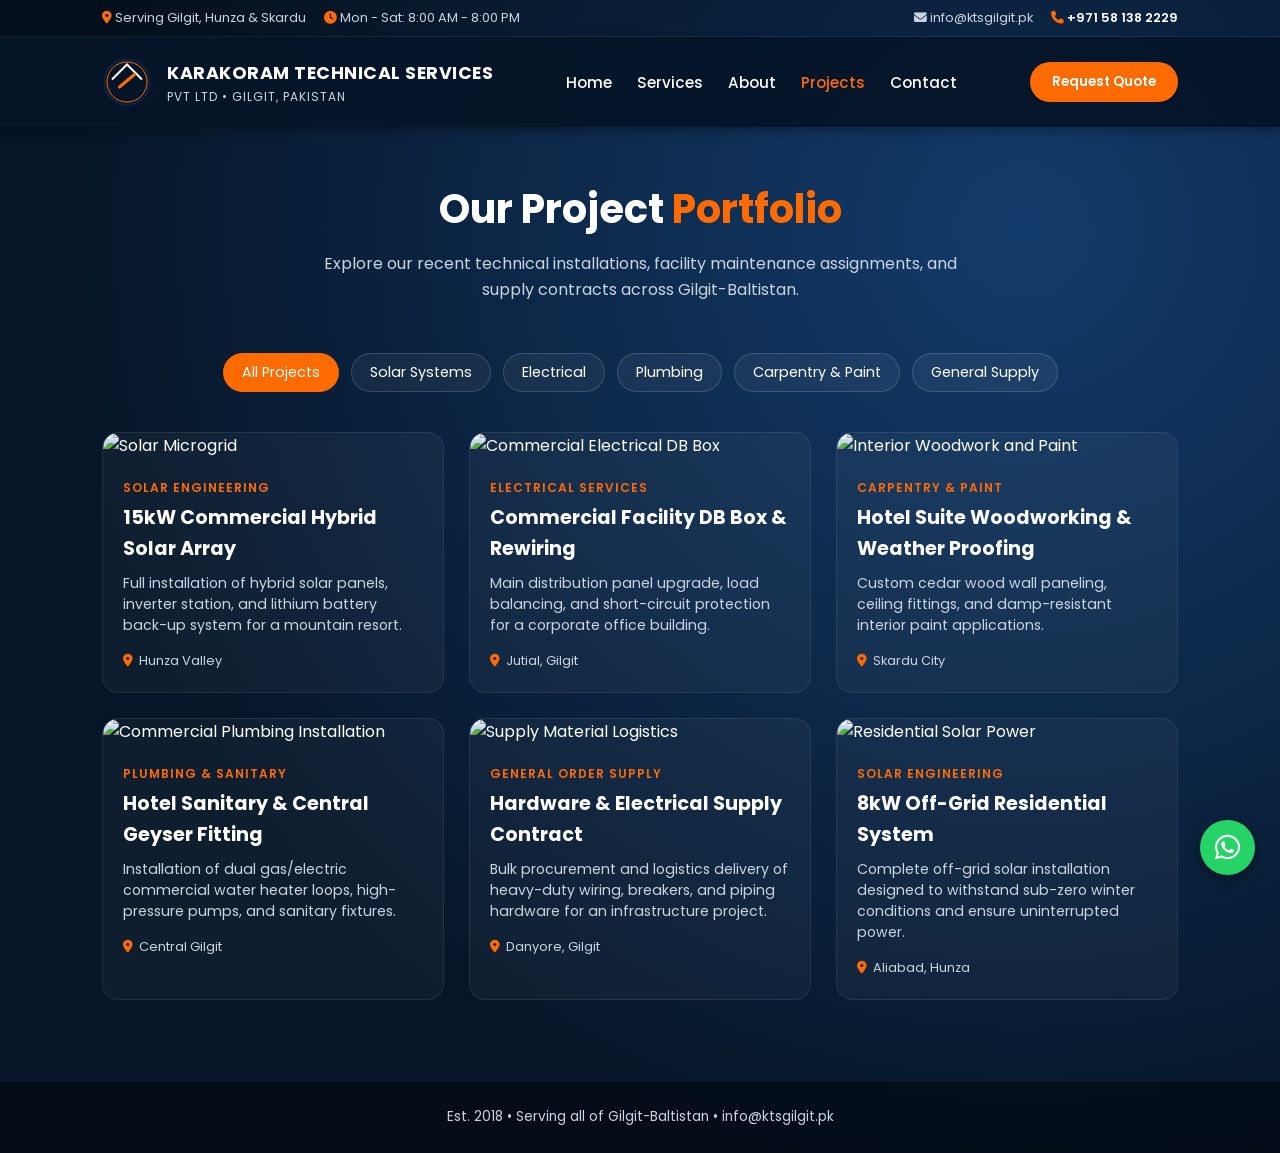
==== project.html @ 795b943a "Initial website publish" ====
<!DOCTYPE html>
<html lang="en">
<head>
    <meta charset="UTF-8">
    <meta name="viewport" content="width=device-width, initial-scale=1.0">
    <title>Our Projects | Karakoram Technical Services Pvt Ltd</title>
    <link rel="stylesheet" href="https://cdnjs.cloudflare.com/ajax/libs/font-awesome/6.4.0/css/all.min.css">
    <link href="https://fonts.googleapis.com/css2?family=Poppins:wght@300;400;600;700&display=swap" rel="stylesheet">
    <link rel="stylesheet" href="css/style.css">
    <style>
        .page-banner {
            padding: 50px 8% 20px;
            text-align: center;
        }
        .page-banner h1 {
            font-size: 2.5rem;
            margin-bottom: 10px;
        }
        .page-banner p {
            color: var(--text-dim);
            max-width: 650px;
            margin: 0 auto;
        }
        .filter-container {
            display: flex;
            justify-content: center;
            flex-wrap: wrap;
            gap: 12px;
            padding: 30px 8% 10px;
        }
        .filter-btn {
            background: rgba(255, 255, 255, 0.05);
            border: 1px solid rgba(255, 255, 255, 0.15);
            color: var(--text-light);
            padding: 8px 18px;
            border-radius: 20px;
            cursor: pointer;
            font-size: 0.9rem;
            transition: all 0.3s ease;
        }
        .filter-btn:hover, .filter-btn.active {
            background: var(--accent-orange);
            border-color: var(--accent-orange);
            color: #ffffff;
        }
        .projects-grid {
            display: grid;
            grid-template-columns: repeat(auto-fit, minmax(320px, 1fr));
            gap: 25px;
            padding: 30px 8% 80px;
        }
        .project-card {
            background: rgba(255, 255, 255, 0.04);
            border: 1px solid rgba(255, 255, 255, 0.08);
            border-radius: 16px;
            overflow: hidden;
            transition: transform 0.3s, border-color 0.3s;
        }
        .project-card:hover {
            transform: translateY(-5px);
            border-color: var(--accent-orange);
        }
        .project-img {
            width: 100%;
            height: 220px;
            object-fit: cover;
        }
        .project-info {
            padding: 20px;
        }
        .project-category {
            font-size: 0.75rem;
            text-transform: uppercase;
            letter-spacing: 1px;
            color: var(--accent-orange);
            font-weight: 600;
            margin-bottom: 6px;
        }
        .project-info h3 {
            font-size: 1.2rem;
            margin-bottom: 8px;
            color: var(--text-light);
        }
        .project-info p {
            color: var(--text-dim);
            font-size: 0.88rem;
            line-height: 1.5;
            margin-bottom: 15px;
        }
        .project-location {
            font-size: 0.8rem;
            color: var(--text-dim);
            display: flex;
            align-items: center;
            gap: 6px;
        }
    </style>
</head>
<body>
    <div class="bg-pattern">
        
        <!-- Top Info Header Bar -->
        <div style="background: rgba(0, 0, 0, 0.3); border-bottom: 1px solid rgba(255,255,255,0.08); padding: 8px 8%; font-size: 0.8rem; color: var(--text-dim); display: flex; justify-content: space-between; align-items: center; flex-wrap: wrap; gap: 10px;">
            <div>
                <span style="margin-right: 15px;"><i class="fa-solid fa-location-dot" style="color: var(--accent-orange);"></i> Serving Gilgit, Hunza & Skardu</span>
                <span><i class="fa-solid fa-clock" style="color: var(--accent-orange);"></i> Mon - Sat: 8:00 AM - 8:00 PM</span>
            </div>
            <div>
                <a href="mailto:info@ktsgilgit.pk" style="color: var(--text-dim); text-decoration: none; margin-right: 15px;"><i class="fa-solid fa-envelope"></i> info@ktsgilgit.pk</a>
                <a href="tel:+971581382229" style="color: var(--text-light); text-decoration: none; font-weight: 600;"><i class="fa-solid fa-phone" style="color: var(--accent-orange);"></i> +971 58 138 2229</a>
            </div>
        </div>

        <!-- Navigation Header -->
        <header>
            <div class="logo-container">
                <svg class="logo-svg" viewBox="0 0 100 100">
                    <circle cx="50" cy="50" r="45" fill="none" stroke="#0b2545" stroke-width="4"/>
                    <circle cx="50" cy="50" r="40" fill="none" stroke="#ff6b00" stroke-width="2"/>
                    <path d="M 20,45 L 50,15 L 80,45" fill="none" stroke="#ffffff" stroke-width="4"/>
                    <path d="M 35,60 L 65,35" stroke="#ff6b00" stroke-width="6" stroke-linecap="round"/>
                </svg>
                <div class="brand-name">
                    <h1>Karakoram Technical Services</h1>
                    <p>PVT LTD • GILGIT, PAKISTAN</p>
                </div>
            </div>
            <nav>
                <ul>
                    <li><a href="index.html">Home</a></li>
                    <li><a href="services.html">Services</a></li>
                    <li><a href="about.html">About</a></li>
                    <li><a href="projects.html" class="active">Projects</a></li>
                    <li><a href="contact.html">Contact</a></li>
                </ul>
            </nav>
            <button class="btn-orange" onclick="location.href='index.html#quote-form-section'">Request Quote</button>
        </header>

        <!-- Banner -->
        <div class="page-banner">
            <h1>Our Project <span style="color: var(--accent-orange);">Portfolio</span></h1>
            <p>Explore our recent technical installations, facility maintenance assignments, and supply contracts across Gilgit-Baltistan.</p>
        </div>

        <!-- Filter Controls -->
        <div class="filter-container">
            <button class="filter-btn active" onclick="filterProjects('all')">All Projects</button>
            <button class="filter-btn" onclick="filterProjects('solar')">Solar Systems</button>
            <button class="filter-btn" onclick="filterProjects('electrical')">Electrical</button>
            <button class="filter-btn" onclick="filterProjects('plumbing')">Plumbing</button>
            <button class="filter-btn" onclick="filterProjects('carpentry')">Carpentry & Paint</button>
            <button class="filter-btn" onclick="filterProjects('supply')">General Supply</button>
        </div>

        <!-- Projects Grid -->
        <section class="projects-grid" id="projectsGrid">
            
            <!-- Project 1: Solar -->
            <div class="project-card" data-category="solar">
                <img src="https://images.unsplash.com/photo-1508873696983-2df515122519?auto=format&fit=crop&w=600&q=80" alt="Solar Microgrid" class="project-img">
                <div class="project-info">
                    <div class="project-category">Solar Engineering</div>
                    <h3>15kW Commercial Hybrid Solar Array</h3>
                    <p>Full installation of hybrid solar panels, inverter station, and lithium battery back-up system for a mountain resort.</p>
                    <div class="project-location"><i class="fa-solid fa-location-dot" style="color: var(--accent-orange);"></i> Hunza Valley</div>
                </div>
            </div>

            <!-- Project 2: Electrical -->
            <div class="project-card" data-category="electrical">
                <img src="https://images.unsplash.com/photo-1621905251189-08b45d6a269e?auto=format&fit=crop&w=600&q=80" alt="Commercial Electrical DB Box" class="project-img">
                <div class="project-info">
                    <div class="project-category">Electrical Services</div>
                    <h3>Commercial Facility DB Box & Rewiring</h3>
                    <p>Main distribution panel upgrade, load balancing, and short-circuit protection for a corporate office building.</p>
                    <div class="project-location"><i class="fa-solid fa-location-dot" style="color: var(--accent-orange);"></i> Jutial, Gilgit</div>
                </div>
            </div>

            <!-- Project 3: Carpentry & Paint -->
            <div class="project-card" data-category="carpentry">
                <img src="https://images.unsplash.com/photo-1513694203232-719a280e022f?auto=format&fit=crop&w=600&q=80" alt="Interior Woodwork and Paint" class="project-img">
                <div class="project-info">
                    <div class="project-category">Carpentry & Paint</div>
                    <h3>Hotel Suite Woodworking & Weather Proofing</h3>
                    <p>Custom cedar wood wall paneling, ceiling fittings, and damp-resistant interior paint applications.</p>
                    <div class="project-location"><i class="fa-solid fa-location-dot" style="color: var(--accent-orange);"></i> Skardu City</div>
                </div>
            </div>

            <!-- Project 4: Plumbing -->
            <div class="project-card" data-category="plumbing">
                <img src="https://images.unsplash.com/photo-1584622650111-993a426fbf0a?auto=format&fit=crop&w=600&q=80" alt="Commercial Plumbing Installation" class="project-img">
                <div class="project-info">
                    <div class="project-category">Plumbing & Sanitary</div>
                    <h3>Hotel Sanitary & Central Geyser Fitting</h3>
                    <p>Installation of dual gas/electric commercial water heater loops, high-pressure pumps, and sanitary fixtures.</p>
                    <div class="project-location"><i class="fa-solid fa-location-dot" style="color: var(--accent-orange);"></i> Central Gilgit</div>
                </div>
            </div>

            <!-- Project 5: General Supply -->
            <div class="project-card" data-category="supply">
                <img src="https://images.unsplash.com/photo-1586528116311-ad8dd3c8310d?auto=format&fit=crop&w=600&q=80" alt="Supply Material Logistics" class="project-img">
                <div class="project-info">
                    <div class="project-category">General Order Supply</div>
                    <h3>Hardware & Electrical Supply Contract</h3>
                    <p>Bulk procurement and logistics delivery of heavy-duty wiring, breakers, and piping hardware for an infrastructure project.</p>
                    <div class="project-location"><i class="fa-solid fa-location-dot" style="color: var(--accent-orange);"></i> Danyore, Gilgit</div>
                </div>
            </div>

            <!-- Project 6: Solar -->
            <div class="project-card" data-category="solar">
                <img src="https://images.unsplash.com/photo-1509391365360-2e959784a276?auto=format&fit=crop&w=600&q=80" alt="Residential Solar Power" class="project-img">
                <div class="project-info">
                    <div class="project-category">Solar Engineering</div>
                    <h3>8kW Off-Grid Residential System</h3>
                    <p>Complete off-grid solar installation designed to withstand sub-zero winter conditions and ensure uninterrupted power.</p>
                    <div class="project-location"><i class="fa-solid fa-location-dot" style="color: var(--accent-orange);"></i> Aliabad, Hunza</div>
                </div>
            </div>

        </section>

        <footer>
            <p>Est. 2018 • Serving all of Gilgit-Baltistan • info@ktsgilgit.pk</p>
        </footer>
    </div>

    <!-- Floating Emergency WhatsApp Widget -->
    <a href="javascript:void(0)" onclick="emergencyWhatsApp()" style="position: fixed; bottom: 25px; right: 25px; background: #25d366; color: white; width: 55px; height: 55px; border-radius: 50%; display: flex; align-items: center; justify-content: center; font-size: 1.8rem; box-shadow: 0 4px 15px rgba(0,0,0,0.4); z-index: 1000; text-decoration: none;" title="Emergency Support">
        <i class="fa-brands fa-whatsapp"></i>
    </a>

    <script src="js/main.js"></script>
    <script>
        // Inline script for project gallery filtering
        function filterProjects(category) {
            const buttons = document.querySelectorAll('.filter-btn');
            buttons.forEach(btn => btn.classList.remove('active'));
            event.target.classList.add('active');

            const cards = document.querySelectorAll('.project-card');
            cards.forEach(card => {
                if (category === 'all' || card.dataset.category === category) {
                    card.style.display = 'block';
                } else {
                    card.style.display = 'none';
                }
            });
        }
    </script>
</body>
</html>
---- css/style.css ----
:root {
    --primary-blue: #0b2545;
    --dark-blue: #061527;
    --accent-orange: #ff6b00;
    --orange-hover: #e05d00;
    --light-bg: #f4f7f6;
    --text-light: #ffffff;
    --text-dim: #cbd5e1;
}

* {
    margin: 0;
    padding: 0;
    box-sizing: border-box;
    font-family: 'Poppins', sans-serif;
}

body {
    background-color: var(--dark-blue);
    color: var(--text-light);
    line-height: 1.6;
    overflow-x: hidden;
}

.bg-pattern {
    background: radial-gradient(circle at 80% 20%, #133b6b 0%, var(--dark-blue) 70%);
    min-height: 100vh;
}

/* Navigation Bar */
header {
    display: flex;
    justify-content: space-between;
    align-items: center;
    padding: 20px 8%;
    background-color: rgba(6, 21, 39, 0.95);
    position: sticky;
    top: 0;
    z-index: 1000;
    box-shadow: 0 4px 10px rgba(0,0,0,0.3);
}

.logo-container {
    display: flex;
    align-items: center;
    gap: 15px;
}

.logo-svg {
    width: 50px;
    height: 50px;
}

.brand-name h1 {
    font-size: 1.1rem;
    font-weight: 700;
    letter-spacing: 0.5px;
    text-transform: uppercase;
}

.brand-name p {
    font-size: 0.75rem;
    color: var(--text-dim);
    letter-spacing: 1px;
}

nav ul {
    display: flex;
    list-style: none;
    gap: 25px;
}

nav a {
    color: var(--text-light);
    text-decoration: none;
    font-weight: 500;
    font-size: 0.95rem;
    transition: color 0.3s;
}

nav a:hover, nav a.active {
    color: var(--accent-orange);
}

/* Buttons */
.btn-orange {
    background-color: var(--accent-orange);
    color: white;
    padding: 10px 22px;
    border-radius: 25px;
    text-decoration: none;
    font-weight: 600;
    border: none;
    cursor: pointer;
    transition: background 0.3s, transform 0.2s;
    display: inline-flex;
    align-items: center;
    gap: 8px;
}

.btn-orange:hover {
    background-color: var(--orange-hover);
    transform: translateY(-2px);
}

.btn-outline {
    border: 2px solid #385882;
    color: white;
    padding: 10px 20px;
    border-radius: 8px;
    text-decoration: none;
    font-weight: 600;
    transition: border-color 0.3s, background 0.3s;
}

.btn-outline:hover {
    border-color: var(--accent-orange);
    background: rgba(255, 107, 0, 0.1);
}

/* Hero Section */
.hero {
    display: grid;
    grid-template-columns: 1fr 1fr;
    gap: 40px;
    padding: 60px 8%;
    align-items: center;
}

.hero-text h2 {
    font-size: 2.8rem;
    line-height: 1.2;
    margin-bottom: 15px;
}

.hero-text h2 span {
    color: var(--accent-orange);
}

.hero-text p {
    color: var(--text-dim);
    font-size: 1.05rem;
    margin-bottom: 30px;
    max-width: 500px;
}

/* Services Grid */
.services-grid {
    display: grid;
    grid-template-columns: repeat(3, 1fr);
    gap: 15px;
    margin-bottom: 35px;
}

.service-pill {
    background: rgba(255, 255, 255, 0.05);
    border: 1px solid rgba(255, 255, 255, 0.1);
    padding: 12px 15px;
    border-radius: 30px;
    display: flex;
    align-items: center;
    gap: 10px;
    color: white;
    font-weight: 500;
    font-size: 0.9rem;
    cursor: pointer;
    transition: all 0.3s ease;
}

.service-pill.highlight {
    background: var(--accent-orange);
    border-color: var(--accent-orange);
}

.service-pill:hover {
    border-color: var(--accent-orange);
    transform: translateY(-2px);
}

.action-btns {
    display: flex;
    align-items: center;
    gap: 15px;
    margin-bottom: 25px;
}

.trust-badges {
    display: flex;
    gap: 20px;
    font-size: 0.85rem;
    color: var(--text-dim);
    border-top: 1px solid rgba(255, 255, 255, 0.1);
    padding-top: 20px;
}

.trust-badges i {
    color: #22c55e;
    margin-right: 5px;
}

.hero-image-container {
    position: relative;
}

.main-img {
    width: 100%;
    border-radius: 20px;
    box-shadow: 0 10px 30px rgba(0,0,0,0.5);
    display: block;
    border: 1px solid rgba(255,255,255,0.1);
}

.location-overlay {
    position: absolute;
    bottom: 20px;
    right: 20px;
    background: rgba(6, 21, 39, 0.85);
    backdrop-filter: blur(8px);
    padding: 10px 20px;
    border-radius: 20px;
    border: 1px solid rgba(255,255,255,0.2);
    font-weight: 600;
    color: var(--accent-orange);
    font-size: 0.9rem;
}

/* Modal Window */
.modal {
    display: none;
    position: fixed;
    top: 0;
    left: 0;
    width: 100%;
    height: 100%;
    background: rgba(0, 0, 0, 0.8);
    z-index: 2000;
    justify-content: center;
    align-items: center;
}

.modal-content {
    background: var(--dark-blue);
    padding: 30px;
    border-radius: 15px;
    width: 90%;
    max-width: 450px;
    border: 1px solid var(--accent-orange);
    position: relative;
}

.close-btn {
    position: absolute;
    top: 15px;
    right: 20px;
    color: white;
    font-size: 1.5rem;
    cursor: pointer;
}

.form-group {
    margin-bottom: 15px;
}

.form-group label {
    display: block;
    margin-bottom: 5px;
    font-size: 0.85rem;
    color: var(--text-dim);
}

.form-group input, .form-group select {
    width: 100%;
    padding: 10px;
    border-radius: 6px;
    border: 1px solid rgba(255,255,255,0.2);
    background: rgba(255,255,255,0.05);
    color: white;
    font-size: 0.9rem;
}

footer {
    text-align: center;
    padding: 25px 8%;
    background-color: rgba(0, 0, 0, 0.4);
    font-size: 0.85rem;
    color: var(--text-dim);
    border-top: 1px solid rgba(255, 255, 255, 0.05);
}

@media (max-width: 900px) {
    .hero { grid-template-columns: 1fr; }
    .services-grid { grid-template-columns: repeat(2, 1fr); }
    nav ul { display: none; }
}
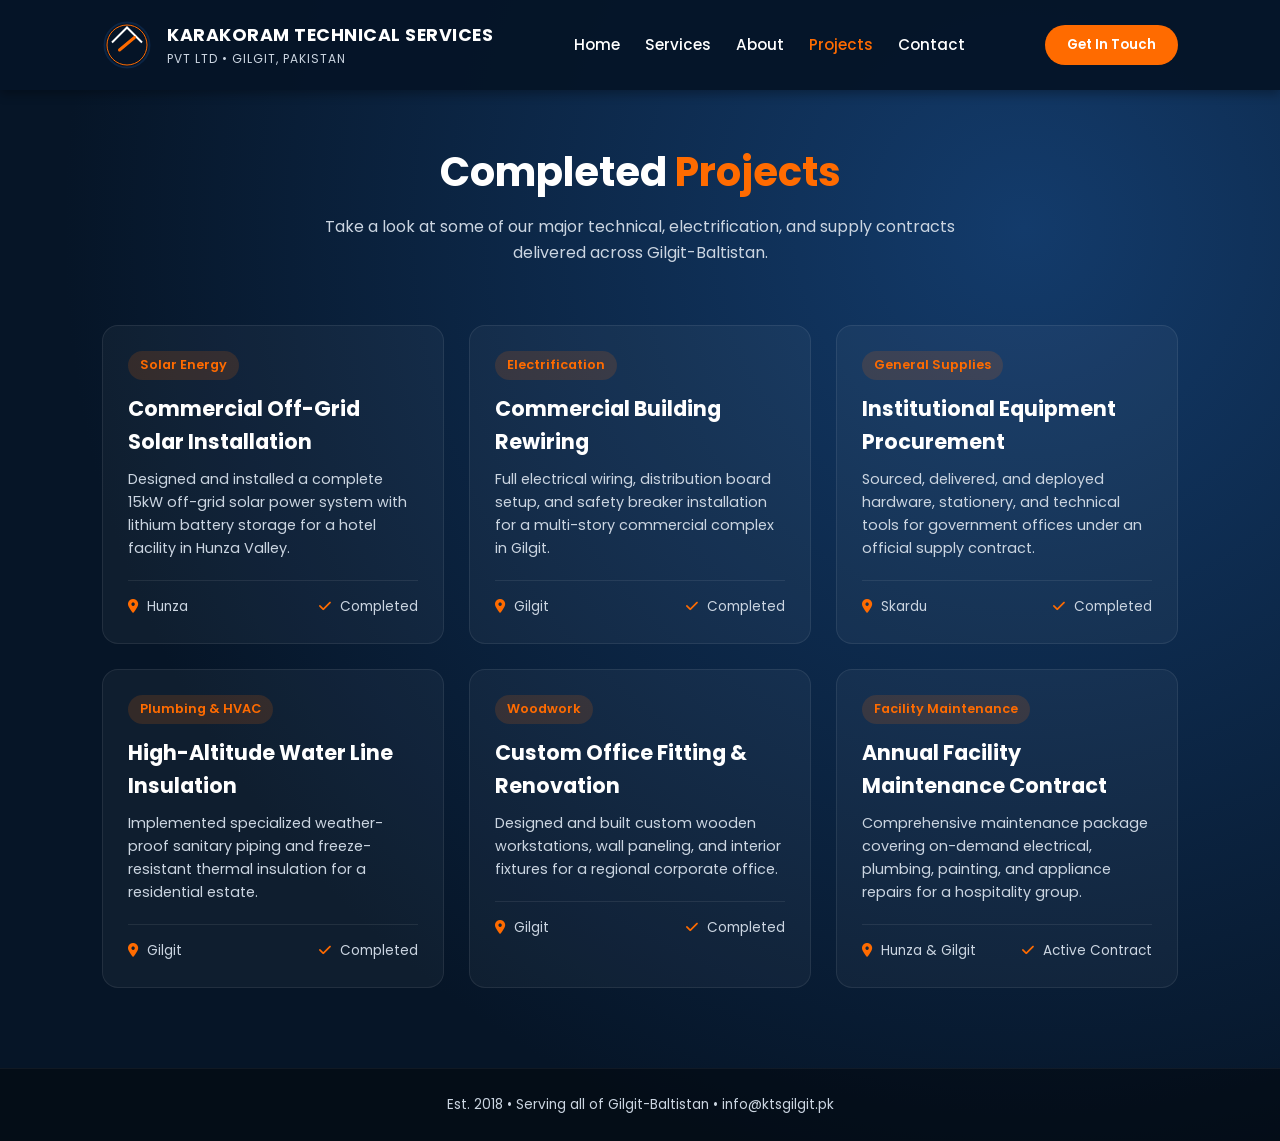
==== commit ecb3fc79: "add project.html changes" ====
--- a/project.html
+++ b/project.html
@@ -3,7 +3,7 @@
 <head>
     <meta charset="UTF-8">
     <meta name="viewport" content="width=device-width, initial-scale=1.0">
-    <title>Our Projects | Karakoram Technical Services Pvt Ltd</title>
+    <title>Projects & Portfolio | Karakoram Technical Services</title>
     <link rel="stylesheet" href="https://cdnjs.cloudflare.com/ajax/libs/font-awesome/6.4.0/css/all.min.css">
     <link href="https://fonts.googleapis.com/css2?family=Poppins:wght@300;400;600;700&display=swap" rel="stylesheet">
     <link rel="stylesheet" href="css/style.css">
@@ -21,33 +21,11 @@
             max-width: 650px;
             margin: 0 auto;
         }
-        .filter-container {
-            display: flex;
-            justify-content: center;
-            flex-wrap: wrap;
-            gap: 12px;
-            padding: 30px 8% 10px;
-        }
-        .filter-btn {
-            background: rgba(255, 255, 255, 0.05);
-            border: 1px solid rgba(255, 255, 255, 0.15);
-            color: var(--text-light);
-            padding: 8px 18px;
-            border-radius: 20px;
-            cursor: pointer;
-            font-size: 0.9rem;
-            transition: all 0.3s ease;
-        }
-        .filter-btn:hover, .filter-btn.active {
-            background: var(--accent-orange);
-            border-color: var(--accent-orange);
-            color: #ffffff;
-        }
         .projects-grid {
             display: grid;
             grid-template-columns: repeat(auto-fit, minmax(320px, 1fr));
             gap: 25px;
-            padding: 30px 8% 80px;
+            padding: 40px 8% 80px;
         }
         .project-card {
             background: rgba(255, 255, 255, 0.04);
@@ -60,58 +38,49 @@
             transform: translateY(-5px);
             border-color: var(--accent-orange);
         }
-        .project-img {
-            width: 100%;
-            height: 220px;
-            object-fit: cover;
+        .project-body {
+            padding: 25px;
         }
-        .project-info {
-            padding: 20px;
+        .project-badge {
+            display: inline-block;
+            background: rgba(255, 107, 0, 0.15);
+            color: var(--accent-orange);
+            font-size: 0.8rem;
+            font-weight: 600;
+            padding: 4px 12px;
+            border-radius: 20px;
+            margin-bottom: 12px;
         }
-        .project-category {
-            font-size: 0.75rem;
-            text-transform: uppercase;
-            letter-spacing: 1px;
-            color: var(--accent-orange);
-            font-weight: 600;
-            margin-bottom: 6px;
-        }
-        .project-info h3 {
-            font-size: 1.2rem;
-            margin-bottom: 8px;
+        .project-title {
+            font-size: 1.3rem;
+            margin-bottom: 10px;
             color: var(--text-light);
         }
-        .project-info p {
+        .project-desc {
             color: var(--text-dim);
-            font-size: 0.88rem;
-            line-height: 1.5;
-            margin-bottom: 15px;
+            font-size: 0.9rem;
+            line-height: 1.6;
+            margin-bottom: 20px;
         }
-        .project-location {
-            font-size: 0.8rem;
+        .project-meta {
+            display: flex;
+            justify-content: space-between;
+            align-items: center;
+            border-top: 1px solid rgba(255, 255, 255, 0.08);
+            padding-top: 15px;
+            font-size: 0.85rem;
             color: var(--text-dim);
-            display: flex;
-            align-items: center;
-            gap: 6px;
+        }
+        .project-meta i {
+            color: var(--accent-orange);
+            margin-right: 5px;
         }
     </style>
 </head>
 <body>
     <div class="bg-pattern">
         
-        <!-- Top Info Header Bar -->
-        <div style="background: rgba(0, 0, 0, 0.3); border-bottom: 1px solid rgba(255,255,255,0.08); padding: 8px 8%; font-size: 0.8rem; color: var(--text-dim); display: flex; justify-content: space-between; align-items: center; flex-wrap: wrap; gap: 10px;">
-            <div>
-                <span style="margin-right: 15px;"><i class="fa-solid fa-location-dot" style="color: var(--accent-orange);"></i> Serving Gilgit, Hunza & Skardu</span>
-                <span><i class="fa-solid fa-clock" style="color: var(--accent-orange);"></i> Mon - Sat: 8:00 AM - 8:00 PM</span>
-            </div>
-            <div>
-                <a href="mailto:info@ktsgilgit.pk" style="color: var(--text-dim); text-decoration: none; margin-right: 15px;"><i class="fa-solid fa-envelope"></i> info@ktsgilgit.pk</a>
-                <a href="tel:+971581382229" style="color: var(--text-light); text-decoration: none; font-weight: 600;"><i class="fa-solid fa-phone" style="color: var(--accent-orange);"></i> +971 58 138 2229</a>
-            </div>
-        </div>
-
-        <!-- Navigation Header -->
+        <!-- Header -->
         <header>
             <div class="logo-container">
                 <svg class="logo-svg" viewBox="0 0 100 100">
@@ -134,123 +103,97 @@
                     <li><a href="contact.html">Contact</a></li>
                 </ul>
             </nav>
-            <button class="btn-orange" onclick="location.href='index.html#quote-form-section'">Request Quote</button>
+            <button class="btn-orange" onclick="window.location.href='contact.html'">Get In Touch</button>
         </header>
 
-        <!-- Banner -->
+        <!-- Page Banner -->
         <div class="page-banner">
-            <h1>Our Project <span style="color: var(--accent-orange);">Portfolio</span></h1>
-            <p>Explore our recent technical installations, facility maintenance assignments, and supply contracts across Gilgit-Baltistan.</p>
-        </div>
-
-        <!-- Filter Controls -->
-        <div class="filter-container">
-            <button class="filter-btn active" onclick="filterProjects('all')">All Projects</button>
-            <button class="filter-btn" onclick="filterProjects('solar')">Solar Systems</button>
-            <button class="filter-btn" onclick="filterProjects('electrical')">Electrical</button>
-            <button class="filter-btn" onclick="filterProjects('plumbing')">Plumbing</button>
-            <button class="filter-btn" onclick="filterProjects('carpentry')">Carpentry & Paint</button>
-            <button class="filter-btn" onclick="filterProjects('supply')">General Supply</button>
+            <h1>Completed <span style="color: var(--accent-orange);">Projects</span></h1>
+            <p>Take a look at some of our major technical, electrification, and supply contracts delivered across Gilgit-Baltistan.</p>
         </div>
 
         <!-- Projects Grid -->
-        <section class="projects-grid" id="projectsGrid">
+        <div class="projects-grid">
             
-            <!-- Project 1: Solar -->
-            <div class="project-card" data-category="solar">
-                <img src="https://images.unsplash.com/photo-1508873696983-2df515122519?auto=format&fit=crop&w=600&q=80" alt="Solar Microgrid" class="project-img">
-                <div class="project-info">
-                    <div class="project-category">Solar Engineering</div>
-                    <h3>15kW Commercial Hybrid Solar Array</h3>
-                    <p>Full installation of hybrid solar panels, inverter station, and lithium battery back-up system for a mountain resort.</p>
-                    <div class="project-location"><i class="fa-solid fa-location-dot" style="color: var(--accent-orange);"></i> Hunza Valley</div>
+            <div class="project-card">
+                <div class="project-body">
+                    <span class="project-badge">Solar Energy</span>
+                    <h3 class="project-title">Commercial Off-Grid Solar Installation</h3>
+                    <p class="project-desc">Designed and installed a complete 15kW off-grid solar power system with lithium battery storage for a hotel facility in Hunza Valley.</p>
+                    <div class="project-meta">
+                        <span><i class="fa-solid fa-location-dot"></i> Hunza</span>
+                        <span><i class="fa-solid fa-check"></i> Completed</span>
+                    </div>
                 </div>
             </div>
 
-            <!-- Project 2: Electrical -->
-            <div class="project-card" data-category="electrical">
-                <img src="https://images.unsplash.com/photo-1621905251189-08b45d6a269e?auto=format&fit=crop&w=600&q=80" alt="Commercial Electrical DB Box" class="project-img">
-                <div class="project-info">
-                    <div class="project-category">Electrical Services</div>
-                    <h3>Commercial Facility DB Box & Rewiring</h3>
-                    <p>Main distribution panel upgrade, load balancing, and short-circuit protection for a corporate office building.</p>
-                    <div class="project-location"><i class="fa-solid fa-location-dot" style="color: var(--accent-orange);"></i> Jutial, Gilgit</div>
+            <div class="project-card">
+                <div class="project-body">
+                    <span class="project-badge">Electrification</span>
+                    <h3 class="project-title">Commercial Building Rewiring</h3>
+                    <p class="project-desc">Full electrical wiring, distribution board setup, and safety breaker installation for a multi-story commercial complex in Gilgit.</p>
+                    <div class="project-meta">
+                        <span><i class="fa-solid fa-location-dot"></i> Gilgit</span>
+                        <span><i class="fa-solid fa-check"></i> Completed</span>
+                    </div>
                 </div>
             </div>
 
-            <!-- Project 3: Carpentry & Paint -->
-            <div class="project-card" data-category="carpentry">
-                <img src="https://images.unsplash.com/photo-1513694203232-719a280e022f?auto=format&fit=crop&w=600&q=80" alt="Interior Woodwork and Paint" class="project-img">
-                <div class="project-info">
-                    <div class="project-category">Carpentry & Paint</div>
-                    <h3>Hotel Suite Woodworking & Weather Proofing</h3>
-                    <p>Custom cedar wood wall paneling, ceiling fittings, and damp-resistant interior paint applications.</p>
-                    <div class="project-location"><i class="fa-solid fa-location-dot" style="color: var(--accent-orange);"></i> Skardu City</div>
+            <div class="project-card">
+                <div class="project-body">
+                    <span class="project-badge">General Supplies</span>
+                    <h3 class="project-title">Institutional Equipment Procurement</h3>
+                    <p class="project-desc">Sourced, delivered, and deployed hardware, stationery, and technical tools for government offices under an official supply contract.</p>
+                    <div class="project-meta">
+                        <span><i class="fa-solid fa-location-dot"></i> Skardu</span>
+                        <span><i class="fa-solid fa-check"></i> Completed</span>
+                    </div>
                 </div>
             </div>
 
-            <!-- Project 4: Plumbing -->
-            <div class="project-card" data-category="plumbing">
-                <img src="https://images.unsplash.com/photo-1584622650111-993a426fbf0a?auto=format&fit=crop&w=600&q=80" alt="Commercial Plumbing Installation" class="project-img">
-                <div class="project-info">
-                    <div class="project-category">Plumbing & Sanitary</div>
-                    <h3>Hotel Sanitary & Central Geyser Fitting</h3>
-                    <p>Installation of dual gas/electric commercial water heater loops, high-pressure pumps, and sanitary fixtures.</p>
-                    <div class="project-location"><i class="fa-solid fa-location-dot" style="color: var(--accent-orange);"></i> Central Gilgit</div>
+            <div class="project-card">
+                <div class="project-body">
+                    <span class="project-badge">Plumbing & HVAC</span>
+                    <h3 class="project-title">High-Altitude Water Line Insulation</h3>
+                    <p class="project-desc">Implemented specialized weather-proof sanitary piping and freeze-resistant thermal insulation for a residential estate.</p>
+                    <div class="project-meta">
+                        <span><i class="fa-solid fa-location-dot"></i> Gilgit</span>
+                        <span><i class="fa-solid fa-check"></i> Completed</span>
+                    </div>
                 </div>
             </div>
 
-            <!-- Project 5: General Supply -->
-            <div class="project-card" data-category="supply">
-                <img src="https://images.unsplash.com/photo-1586528116311-ad8dd3c8310d?auto=format&fit=crop&w=600&q=80" alt="Supply Material Logistics" class="project-img">
-                <div class="project-info">
-                    <div class="project-category">General Order Supply</div>
-                    <h3>Hardware & Electrical Supply Contract</h3>
-                    <p>Bulk procurement and logistics delivery of heavy-duty wiring, breakers, and piping hardware for an infrastructure project.</p>
-                    <div class="project-location"><i class="fa-solid fa-location-dot" style="color: var(--accent-orange);"></i> Danyore, Gilgit</div>
+            <div class="project-card">
+                <div class="project-body">
+                    <span class="project-badge">Woodwork</span>
+                    <h3 class="project-title">Custom Office Fitting & Renovation</h3>
+                    <p class="project-desc">Designed and built custom wooden workstations, wall paneling, and interior fixtures for a regional corporate office.</p>
+                    <div class="project-meta">
+                        <span><i class="fa-solid fa-location-dot"></i> Gilgit</span>
+                        <span><i class="fa-solid fa-check"></i> Completed</span>
+                    </div>
                 </div>
             </div>
 
-            <!-- Project 6: Solar -->
-            <div class="project-card" data-category="solar">
-                <img src="https://images.unsplash.com/photo-1509391365360-2e959784a276?auto=format&fit=crop&w=600&q=80" alt="Residential Solar Power" class="project-img">
-                <div class="project-info">
-                    <div class="project-category">Solar Engineering</div>
-                    <h3>8kW Off-Grid Residential System</h3>
-                    <p>Complete off-grid solar installation designed to withstand sub-zero winter conditions and ensure uninterrupted power.</p>
-                    <div class="project-location"><i class="fa-solid fa-location-dot" style="color: var(--accent-orange);"></i> Aliabad, Hunza</div>
+            <div class="project-card">
+                <div class="project-body">
+                    <span class="project-badge">Facility Maintenance</span>
+                    <h3 class="project-title">Annual Facility Maintenance Contract</h3>
+                    <p class="project-desc">Comprehensive maintenance package covering on-demand electrical, plumbing, painting, and appliance repairs for a hospitality group.</p>
+                    <div class="project-meta">
+                        <span><i class="fa-solid fa-location-dot"></i> Hunza & Gilgit</span>
+                        <span><i class="fa-solid fa-check"></i> Active Contract</span>
+                    </div>
                 </div>
             </div>
 
-        </section>
+        </div>
 
         <footer>
             <p>Est. 2018 • Serving all of Gilgit-Baltistan • info@ktsgilgit.pk</p>
         </footer>
     </div>
 
-    <!-- Floating Emergency WhatsApp Widget -->
-    <a href="javascript:void(0)" onclick="emergencyWhatsApp()" style="position: fixed; bottom: 25px; right: 25px; background: #25d366; color: white; width: 55px; height: 55px; border-radius: 50%; display: flex; align-items: center; justify-content: center; font-size: 1.8rem; box-shadow: 0 4px 15px rgba(0,0,0,0.4); z-index: 1000; text-decoration: none;" title="Emergency Support">
-        <i class="fa-brands fa-whatsapp"></i>
-    </a>
-
     <script src="js/main.js"></script>
-    <script>
-        // Inline script for project gallery filtering
-        function filterProjects(category) {
-            const buttons = document.querySelectorAll('.filter-btn');
-            buttons.forEach(btn => btn.classList.remove('active'));
-            event.target.classList.add('active');
-
-            const cards = document.querySelectorAll('.project-card');
-            cards.forEach(card => {
-                if (category === 'all' || card.dataset.category === category) {
-                    card.style.display = 'block';
-                } else {
-                    card.style.display = 'none';
-                }
-            });
-        }
-    </script>
 </body>
 </html>
